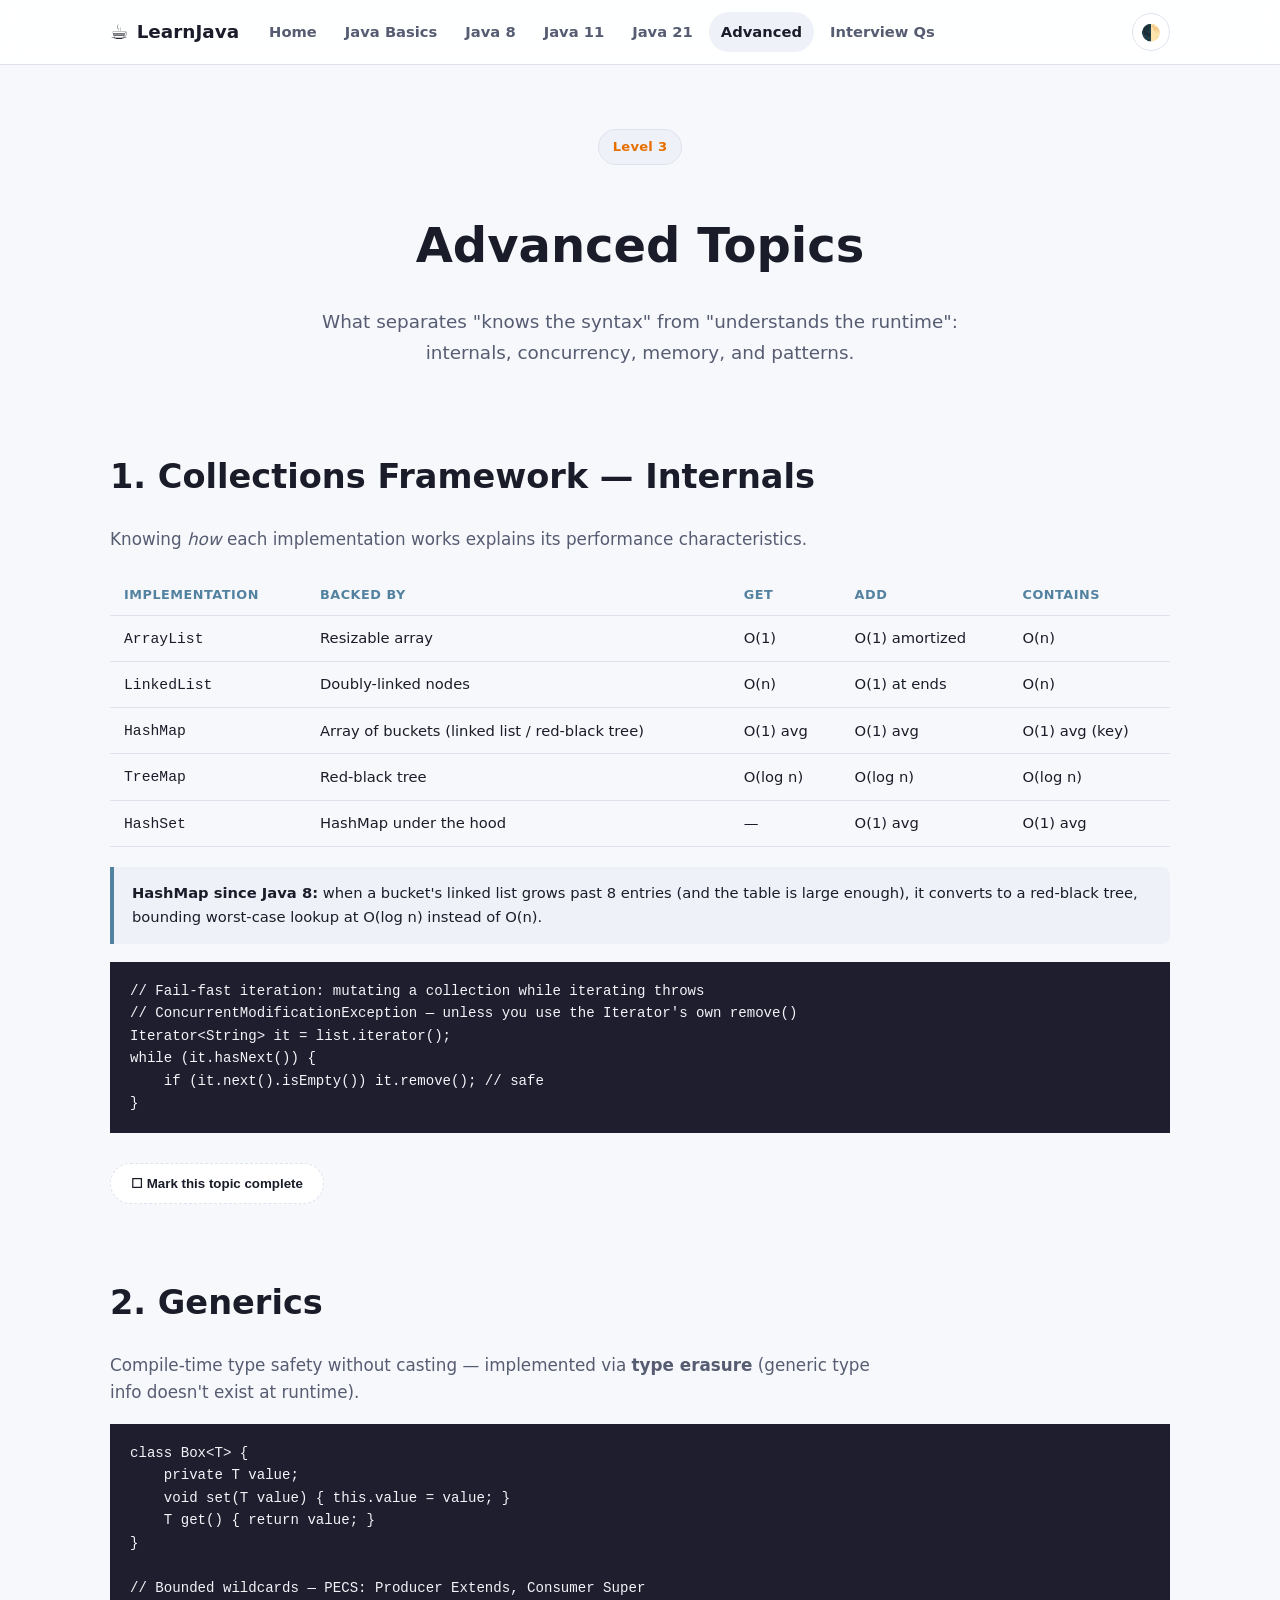
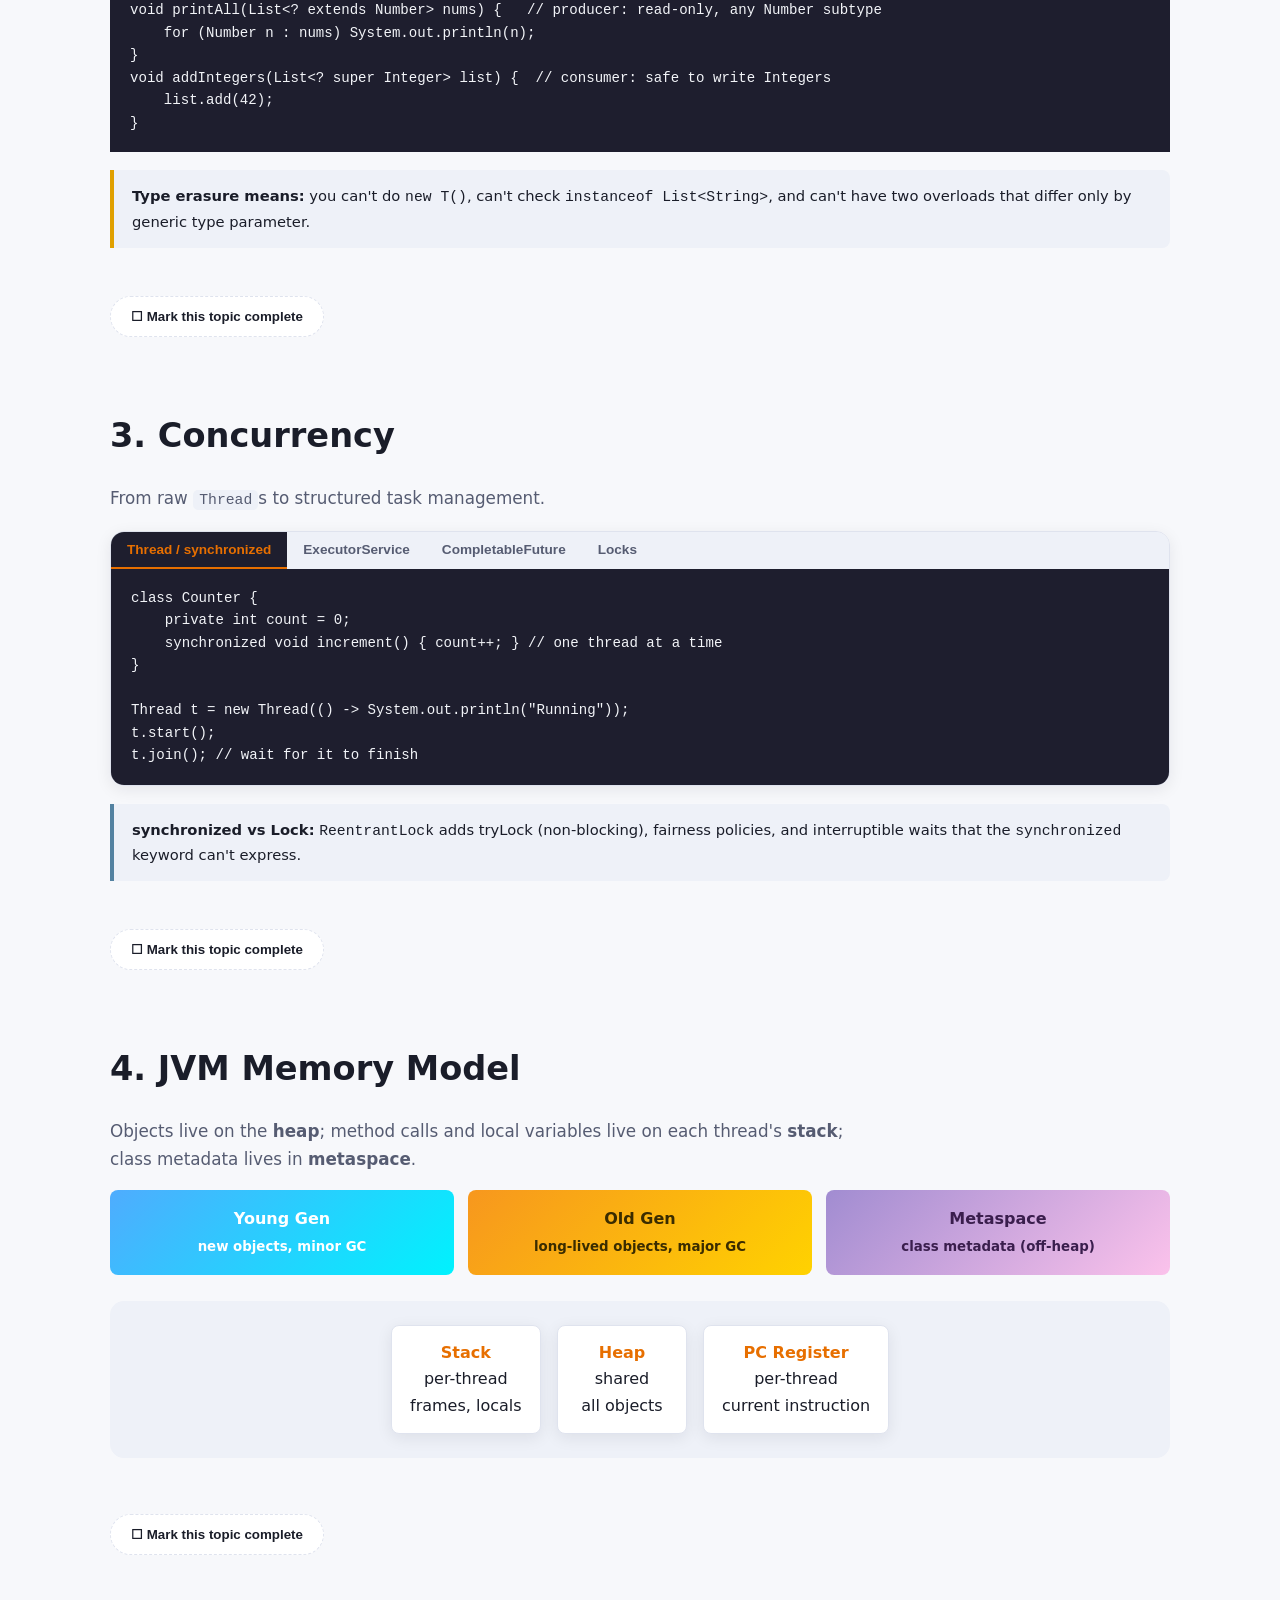
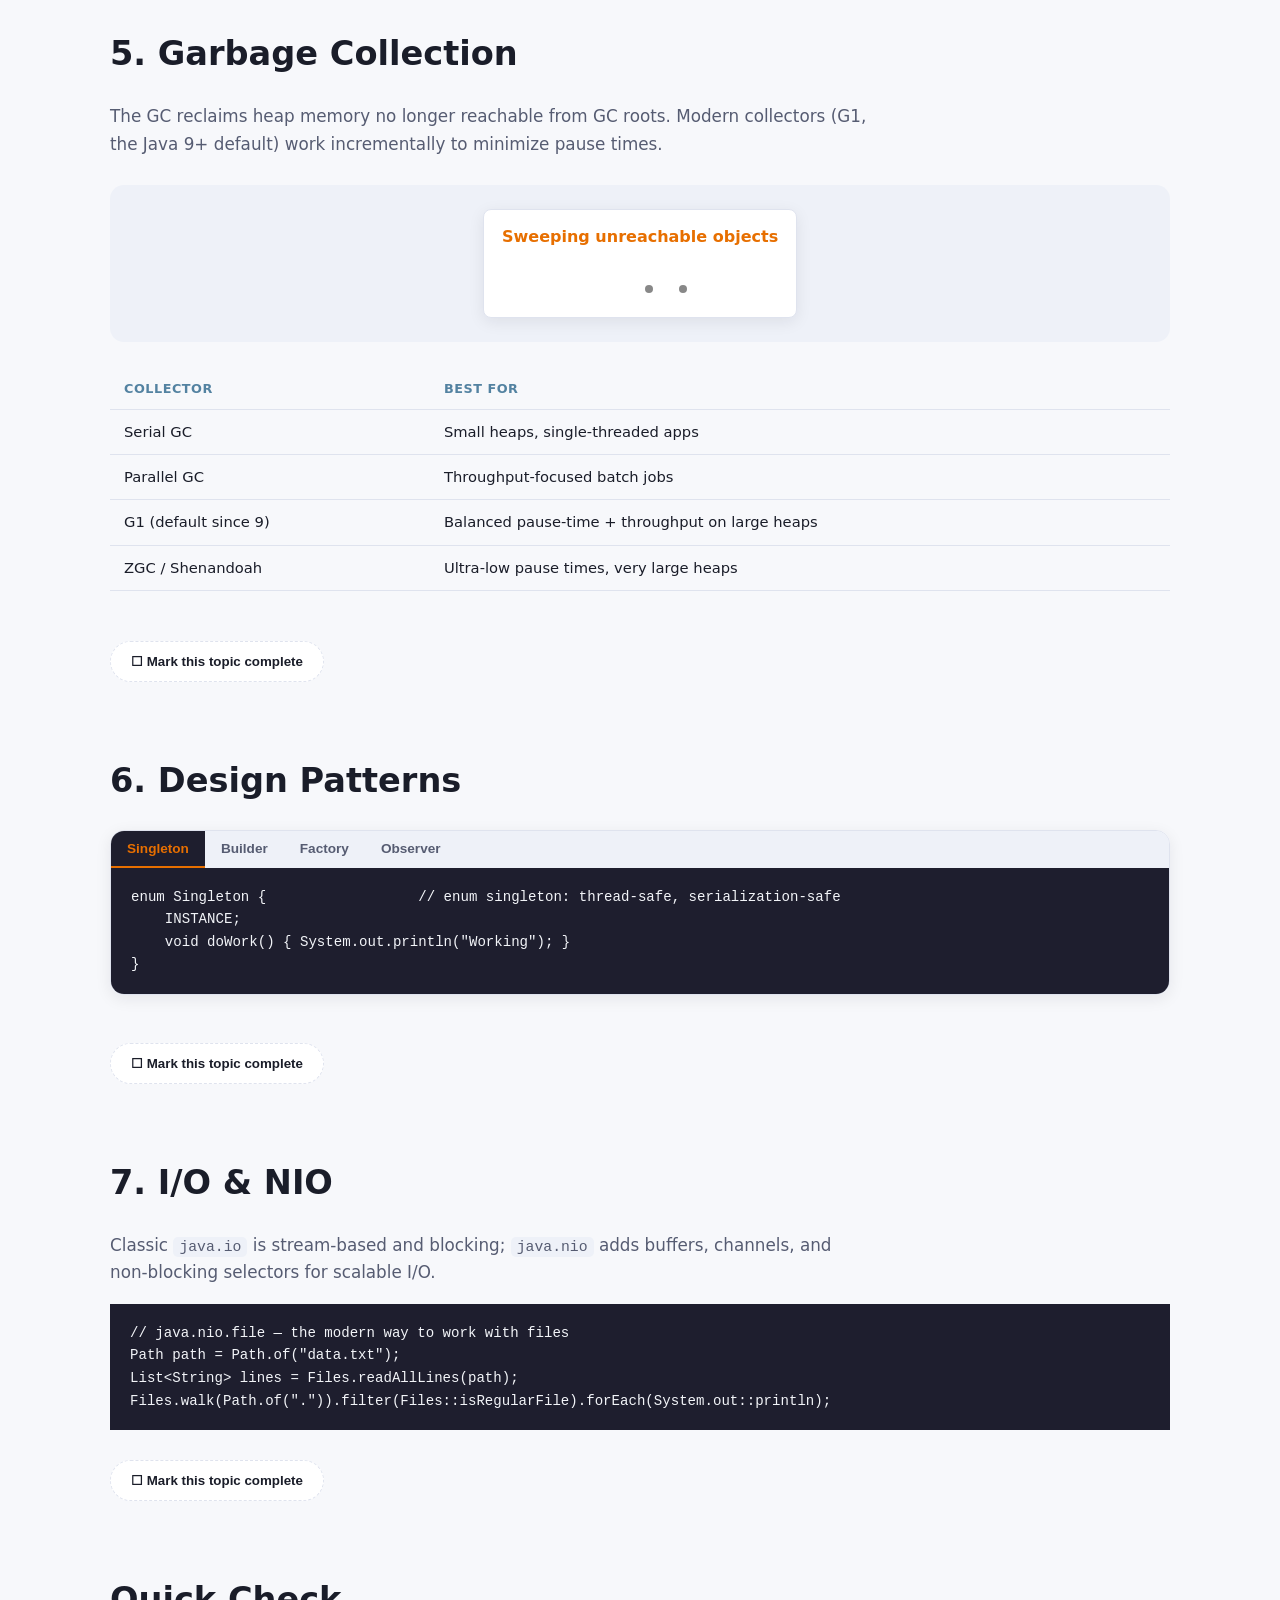
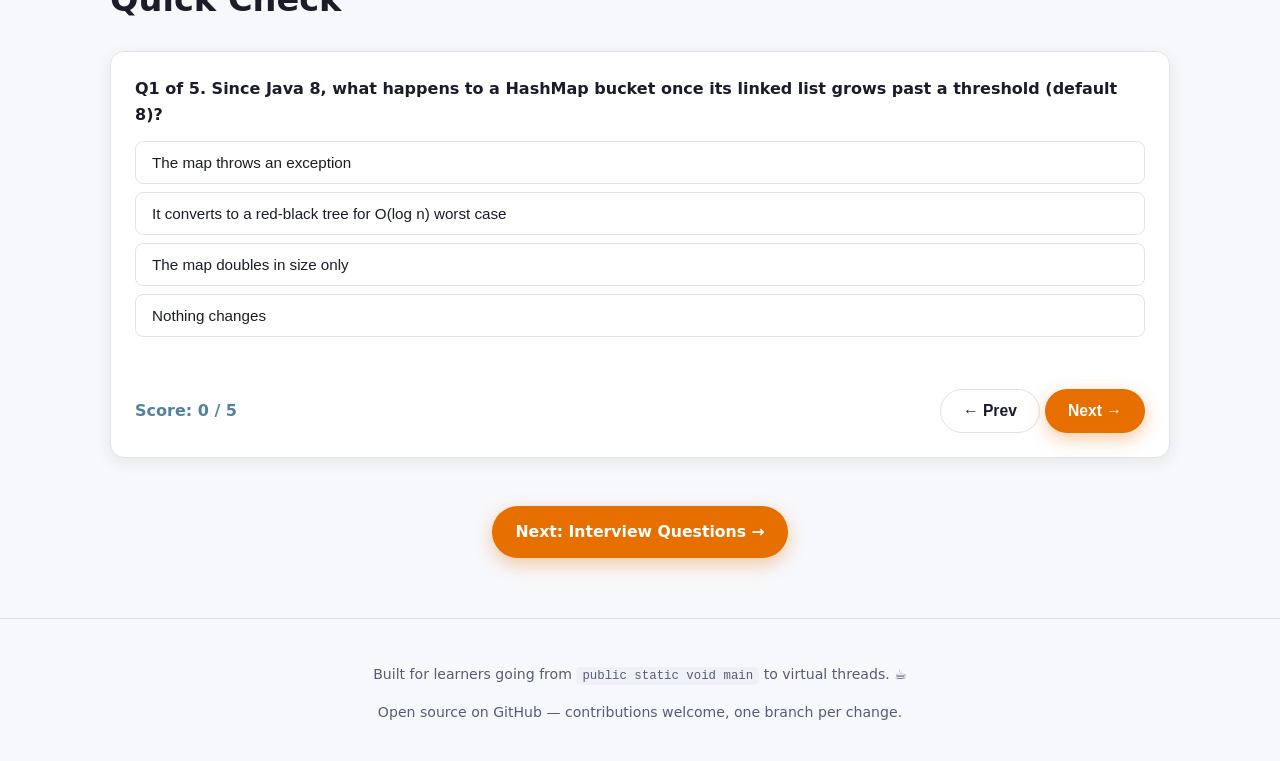
==== advanced.html @ 1a48878f "Add interactive animated Java tutorial site (basics through Java 21) Static HTML/CSS/JS site coverin" ====
<!DOCTYPE html>
<html lang="en">
<head>
<meta charset="UTF-8">
<meta name="viewport" content="width=device-width, initial-scale=1.0">
<title>Advanced Java — LearnJava</title>
<meta name="description" content="Advanced Java: collections internals, generics, concurrency, JVM memory & GC, design patterns, NIO.">
<link rel="icon" href="data:image/svg+xml,<svg xmlns=%22http://www.w3.org/2000/svg%22 viewBox=%220 0 100 100%22><text y=%22.9em%22 font-size=%2290%22>☕</text></svg>">
<link rel="stylesheet" href="css/style.css">
</head>
<body>
<div id="site-header"></div>

<header class="hero" style="padding-bottom:10px;">
  <div class="container">
    <span class="hero-badge">Level 3</span>
    <h1>Advanced Topics</h1>
    <p class="lead">What separates "knows the syntax" from "understands the runtime": internals, concurrency, memory, and patterns.</p>
  </div>
</header>

<main class="container">

  <section class="topic reveal-up" id="collections">
    <h2>1. Collections Framework — Internals</h2>
    <p class="section-lead">Knowing <em>how</em> each implementation works explains its performance characteristics.</p>
    <table>
      <thead><tr><th>Implementation</th><th>Backed by</th><th>get</th><th>add</th><th>contains</th></tr></thead>
      <tbody>
        <tr><td><code>ArrayList</code></td><td>Resizable array</td><td>O(1)</td><td>O(1) amortized</td><td>O(n)</td></tr>
        <tr><td><code>LinkedList</code></td><td>Doubly-linked nodes</td><td>O(n)</td><td>O(1) at ends</td><td>O(n)</td></tr>
        <tr><td><code>HashMap</code></td><td>Array of buckets (linked list / red-black tree)</td><td>O(1) avg</td><td>O(1) avg</td><td>O(1) avg (key)</td></tr>
        <tr><td><code>TreeMap</code></td><td>Red-black tree</td><td>O(log n)</td><td>O(log n)</td><td>O(log n)</td></tr>
        <tr><td><code>HashSet</code></td><td>HashMap under the hood</td><td>—</td><td>O(1) avg</td><td>O(1) avg</td></tr>
      </tbody>
    </table>
    <div class="note"><strong>HashMap since Java 8:</strong> when a bucket's linked list grows past 8 entries (and the table is large enough), it converts to a red-black tree, bounding worst-case lookup at O(log n) instead of O(n).</div>
    <pre><code>// Fail-fast iteration: mutating a collection while iterating throws
// ConcurrentModificationException — unless you use the Iterator's own remove()
Iterator&lt;String&gt; it = list.iterator();
while (it.hasNext()) {
    if (it.next().isEmpty()) it.remove(); // safe
}</code></pre>
    <button class="mark-complete" data-section="advanced-1">☐ Mark this topic complete</button>
  </section>

  <section class="topic reveal-up" id="generics">
    <h2>2. Generics</h2>
    <p class="section-lead">Compile-time type safety without casting — implemented via <strong>type erasure</strong> (generic type info doesn't exist at runtime).</p>
    <pre><code>class Box&lt;T&gt; {
    private T value;
    void set(T value) { this.value = value; }
    T get() { return value; }
}

// Bounded wildcards — PECS: Producer Extends, Consumer Super
void printAll(List&lt;? extends Number&gt; nums) {   // producer: read-only, any Number subtype
    for (Number n : nums) System.out.println(n);
}
void addIntegers(List&lt;? super Integer&gt; list) {  // consumer: safe to write Integers
    list.add(42);
}</code></pre>
    <div class="note warn"><strong>Type erasure means:</strong> you can't do <code>new T()</code>, can't check <code>instanceof List&lt;String&gt;</code>, and can't have two overloads that differ only by generic type parameter.</div>
    <button class="mark-complete" data-section="advanced-2">☐ Mark this topic complete</button>
  </section>

  <section class="topic reveal-up" id="concurrency">
    <h2>3. Concurrency</h2>
    <p class="section-lead">From raw <code>Thread</code>s to structured task management.</p>

    <div class="code-tabs">
      <div class="code-tab-bar">
        <button class="code-tab-btn active">Thread / synchronized</button>
        <button class="code-tab-btn">ExecutorService</button>
        <button class="code-tab-btn">CompletableFuture</button>
        <button class="code-tab-btn">Locks</button>
      </div>
      <div class="code-tab-panel active"><pre><code>class Counter {
    private int count = 0;
    synchronized void increment() { count++; } // one thread at a time
}

Thread t = new Thread(() -> System.out.println("Running"));
t.start();
t.join(); // wait for it to finish</code></pre></div>
      <div class="code-tab-panel"><pre><code>ExecutorService pool = Executors.newFixedThreadPool(4);
Future&lt;Integer&gt; future = pool.submit(() -> 2 + 2);
System.out.println(future.get()); // blocks until done
pool.shutdown();</code></pre></div>
      <div class="code-tab-panel"><pre><code>CompletableFuture.supplyAsync(() -> fetchUser())
    .thenApply(User::getName)
    .thenAccept(System.out::println)
    .exceptionally(ex -> { System.out.println("Failed: " + ex); return null; });</code></pre></div>
      <div class="code-tab-panel"><pre><code>ReentrantLock lock = new ReentrantLock();
lock.lock();
try {
    // critical section
} finally {
    lock.unlock(); // always release in finally
}</code></pre></div>
    </div>
    <div class="note"><strong>synchronized vs Lock:</strong> <code>ReentrantLock</code> adds tryLock (non-blocking), fairness policies, and interruptible waits that the <code>synchronized</code> keyword can't express.</div>
    <button class="mark-complete" data-section="advanced-3">☐ Mark this topic complete</button>
  </section>

  <section class="topic reveal-up" id="jvm-memory">
    <h2>4. JVM Memory Model</h2>
    <p class="section-lead">Objects live on the <strong>heap</strong>; method calls and local variables live on each thread's <strong>stack</strong>; class metadata lives in <strong>metaspace</strong>.</p>

    <div class="heap-viz">
      <div class="heap-block heap-young">Young Gen<br><small>new objects, minor GC</small></div>
      <div class="heap-block heap-old">Old Gen<br><small>long-lived objects, major GC</small></div>
      <div class="heap-block heap-meta">Metaspace<br><small>class metadata (off-heap)</small></div>
    </div>

    <div class="diagram">
      <div class="diagram-box"><strong>Stack</strong>per-thread<br>frames, locals</div>
      <div class="diagram-box"><strong>Heap</strong>shared<br>all objects</div>
      <div class="diagram-box"><strong>PC Register</strong>per-thread<br>current instruction</div>
    </div>
    <button class="mark-complete" data-section="advanced-4">☐ Mark this topic complete</button>
  </section>

  <section class="topic reveal-up" id="gc">
    <h2>5. Garbage Collection</h2>
    <p class="section-lead">The GC reclaims heap memory no longer reachable from GC roots. Modern collectors (G1, the Java 9+ default) work incrementally to minimize pause times.</p>
    <div class="diagram">
      <div class="diagram-box" style="min-width:220px;">
        <strong>Sweeping unreachable objects</strong><br>
        <span class="gc-particle" style="animation-delay:0s"></span>
        <span class="gc-particle" style="animation-delay:.2s"></span>
        <span class="gc-particle" style="animation-delay:.4s"></span>
        <span class="gc-particle" style="animation-delay:.6s;background:#888;"></span>
        <span class="gc-particle" style="animation-delay:.8s"></span>
        <span class="gc-particle" style="animation-delay:1s;background:#888;"></span>
      </div>
    </div>
    <table>
      <thead><tr><th>Collector</th><th>Best for</th></tr></thead>
      <tbody>
        <tr><td>Serial GC</td><td>Small heaps, single-threaded apps</td></tr>
        <tr><td>Parallel GC</td><td>Throughput-focused batch jobs</td></tr>
        <tr><td>G1 (default since 9)</td><td>Balanced pause-time + throughput on large heaps</td></tr>
        <tr><td>ZGC / Shenandoah</td><td>Ultra-low pause times, very large heaps</td></tr>
      </tbody>
    </table>
    <button class="mark-complete" data-section="advanced-5">☐ Mark this topic complete</button>
  </section>

  <section class="topic reveal-up" id="design-patterns">
    <h2>6. Design Patterns</h2>
    <div class="code-tabs">
      <div class="code-tab-bar">
        <button class="code-tab-btn active">Singleton</button>
        <button class="code-tab-btn">Builder</button>
        <button class="code-tab-btn">Factory</button>
        <button class="code-tab-btn">Observer</button>
      </div>
      <div class="code-tab-panel active"><pre><code>enum Singleton {                  // enum singleton: thread-safe, serialization-safe
    INSTANCE;
    void doWork() { System.out.println("Working"); }
}</code></pre></div>
      <div class="code-tab-panel"><pre><code>Pizza pizza = new Pizza.Builder()
    .size("Large")
    .topping("Cheese")
    .topping("Olives")
    .build();</code></pre></div>
      <div class="code-tab-panel"><pre><code>interface Shape { void draw(); }

class ShapeFactory {
    static Shape create(String type) {
        return switch (type) {
            case "circle" -> new Circle();
            case "square" -> new Square();
            default -> throw new IllegalArgumentException(type);
        };
    }
}</code></pre></div>
      <div class="code-tab-panel"><pre><code>interface Observer { void update(String event); }

class EventBus {
    private final List&lt;Observer&gt; observers = new ArrayList&lt;&gt;();
    void subscribe(Observer o) { observers.add(o); }
    void publish(String event) { observers.forEach(o -> o.update(event)); }
}</code></pre></div>
    </div>
    <button class="mark-complete" data-section="advanced-6">☐ Mark this topic complete</button>
  </section>

  <section class="topic reveal-up" id="nio">
    <h2>7. I/O &amp; NIO</h2>
    <p class="section-lead">Classic <code>java.io</code> is stream-based and blocking; <code>java.nio</code> adds buffers, channels, and non-blocking selectors for scalable I/O.</p>
    <pre><code>// java.nio.file — the modern way to work with files
Path path = Path.of("data.txt");
List&lt;String&gt; lines = Files.readAllLines(path);
Files.walk(Path.of(".")).filter(Files::isRegularFile).forEach(System.out::println);</code></pre>
    <button class="mark-complete" data-section="advanced-7">☐ Mark this topic complete</button>
  </section>

  <section class="topic reveal-up" id="quiz">
    <h2>Quick Check</h2>
    <div class="quiz-box" id="advancedQuiz"></div>
  </section>

  <div class="hero-cta" style="margin:40px 0;">
    <a href="interview.html" class="btn btn-primary">Next: Interview Questions →</a>
  </div>

</main>

<div id="site-footer"></div>

<script>
const QUIZ_DATA = [
  { q: "Since Java 8, what happens to a HashMap bucket once its linked list grows past a threshold (default 8)?", options: ["The map throws an exception", "It converts to a red-black tree for O(log n) worst case", "The map doubles in size only", "Nothing changes"], correct: 1,
    explain: "Treeification bounds worst-case lookup time when many keys hash to the same bucket." },
  { q: "What is 'type erasure' in Java generics?", options: ["Generic types are checked only at runtime", "Generic type information is removed after compile-time checking", "Generics are compiled to separate classes per type", "Wildcards are erased but not type parameters"], correct: 1,
    explain: "The JVM sees roughly the same bytecode regardless of the generic type argument used at compile time." },
  { q: "What does `ReentrantLock` offer that `synchronized` does not?", options: ["Nothing, they're identical", "tryLock(), fairness, and interruptible waits", "Automatic deadlock prevention", "Faster execution in all cases"], correct: 1,
    explain: "ReentrantLock is more flexible but requires manually unlocking in a finally block." },
  { q: "In the JVM memory model, where do local variables and method call frames live?", options: ["Heap", "Metaspace", "Stack (per thread)", "Code cache"], correct: 2,
    explain: "Each thread has its own stack of frames; objects themselves live on the shared heap." },
  { q: "Which GC is the default in modern JDKs (9+) aiming to balance throughput and pause time?", options: ["Serial GC", "G1", "Epsilon GC", "CMS"], correct: 1,
    explain: "G1 (Garbage-First) became the default collector starting with Java 9." },
];
</script>
<script src="js/quiz.js"></script>
<script src="js/main.js"></script>
<script>document.addEventListener("DOMContentLoaded", () => buildQuiz("advancedQuiz", QUIZ_DATA));</script>
</body>
</html>
---- css/style.css ----
/* ==========================================================================
   LearnJava — Design System
   ========================================================================== */

:root {
  --bg: #f7f8fb;
  --bg-alt: #ffffff;
  --surface: #ffffff;
  --surface-2: #eef1f8;
  --text: #1a1d29;
  --text-muted: #565c72;
  --border: #dfe3ee;
  --brand: #e76f00;
  --brand-2: #5382a1;
  --brand-3: #b07219;
  --accent: #2e7d32;
  --danger: #c62828;
  --code-bg: #1e1e2e;
  --code-text: #f2f4f8;
  --shadow: 0 4px 16px rgba(20, 24, 40, 0.08);
  --shadow-lg: 0 12px 32px rgba(20, 24, 40, 0.14);
  --radius: 14px;
  --radius-sm: 8px;
  --maxw: 1100px;
  --font-mono: "Fira Code", "SFMono-Regular", Consolas, Menlo, monospace;
  color-scheme: light;
}

:root[data-theme="dark"],
:root:not([data-theme="light"]) {
  @media (prefers-color-scheme: dark) {
    --bg: #12131c;
    --bg-alt: #181a26;
    --surface: #1c1e2b;
    --surface-2: #242739;
    --text: #eef0f8;
    --text-muted: #a4a9c1;
    --border: #2d3044;
    --shadow: 0 4px 20px rgba(0, 0, 0, 0.4);
    --shadow-lg: 0 16px 40px rgba(0, 0, 0, 0.5);
    color-scheme: dark;
  }
}

:root[data-theme="dark"] {
  --bg: #12131c;
  --bg-alt: #181a26;
  --surface: #1c1e2b;
  --surface-2: #242739;
  --text: #eef0f8;
  --text-muted: #a4a9c1;
  --border: #2d3044;
  --shadow: 0 4px 20px rgba(0, 0, 0, 0.4);
  --shadow-lg: 0 16px 40px rgba(0, 0, 0, 0.5);
  color-scheme: dark;
}

* { box-sizing: border-box; }

html { scroll-behavior: smooth; }

body {
  margin: 0;
  background: var(--bg);
  color: var(--text);
  font-family: "Inter", "Segoe UI", system-ui, -apple-system, sans-serif;
  line-height: 1.65;
  transition: background 0.25s ease, color 0.25s ease;
}

img { max-width: 100%; }

a { color: var(--brand); text-decoration: none; }
a:hover { text-decoration: underline; }

h1, h2, h3, h4 { line-height: 1.25; font-weight: 700; }
h1 { font-size: clamp(2rem, 5vw, 3rem); }
h2 { font-size: clamp(1.5rem, 3vw, 2.1rem); margin-top: 3rem; }
h3 { font-size: 1.3rem; }

.container {
  max-width: var(--maxw);
  margin: 0 auto;
  padding: 0 20px;
}

/* ---------- Nav ---------- */
.site-nav {
  position: sticky;
  top: 0;
  z-index: 100;
  background: color-mix(in srgb, var(--bg-alt) 88%, transparent);
  backdrop-filter: blur(10px);
  border-bottom: 1px solid var(--border);
}
.nav-inner {
  max-width: var(--maxw);
  margin: 0 auto;
  padding: 12px 20px;
  display: flex;
  align-items: center;
  gap: 18px;
}
.brand {
  font-weight: 800;
  font-size: 1.15rem;
  display: flex;
  align-items: center;
  gap: 8px;
  color: var(--text);
  white-space: nowrap;
}
.brand:hover { text-decoration: none; }
.brand .cup { font-size: 1.3rem; animation: steam-cup 3s ease-in-out infinite; }
.nav-links {
  display: flex;
  gap: 4px;
  flex-wrap: wrap;
  flex: 1;
}
.nav-links a {
  color: var(--text-muted);
  padding: 8px 12px;
  border-radius: 999px;
  font-size: 0.92rem;
  font-weight: 600;
}
.nav-links a:hover, .nav-links a.active {
  background: var(--surface-2);
  color: var(--text);
  text-decoration: none;
}
.icon-btn {
  border: 1px solid var(--border);
  background: var(--surface);
  color: var(--text);
  border-radius: 999px;
  width: 38px;
  height: 38px;
  display: inline-flex;
  align-items: center;
  justify-content: center;
  cursor: pointer;
  font-size: 1rem;
  flex-shrink: 0;
}
.icon-btn:hover { background: var(--surface-2); }
.nav-toggle { display: none; }

@media (max-width: 860px) {
  .nav-links { display: none; width: 100%; order: 3; }
  .nav-links.open { display: flex; }
  .nav-toggle { display: inline-flex; }
  .nav-inner { flex-wrap: wrap; }
}

/* ---------- Hero ---------- */
.hero {
  padding: 64px 0 40px;
  text-align: center;
  position: relative;
  overflow: hidden;
}
.hero-badge {
  display: inline-block;
  background: var(--surface-2);
  border: 1px solid var(--border);
  padding: 6px 14px;
  border-radius: 999px;
  font-size: 0.82rem;
  font-weight: 700;
  color: var(--brand);
  margin-bottom: 18px;
  letter-spacing: 0.02em;
}
.typewriter {
  border-right: 3px solid var(--brand);
  white-space: nowrap;
  overflow: hidden;
  display: inline-block;
  animation: blink-caret 0.8s step-end infinite;
}
.hero p.lead {
  color: var(--text-muted);
  font-size: 1.15rem;
  max-width: 640px;
  margin: 18px auto 30px;
}
.hero-cta { display: flex; gap: 14px; justify-content: center; flex-wrap: wrap; }

.btn {
  display: inline-flex;
  align-items: center;
  gap: 8px;
  padding: 12px 22px;
  border-radius: 999px;
  font-weight: 700;
  font-size: 0.98rem;
  cursor: pointer;
  border: 1px solid transparent;
  transition: transform 0.15s ease, box-shadow 0.15s ease;
}
.btn:hover { transform: translateY(-2px); text-decoration: none; }
.btn-primary { background: var(--brand); color: white; box-shadow: 0 6px 18px rgba(231,111,0,.35); }
.btn-ghost { background: var(--surface); color: var(--text); border-color: var(--border); }

/* floating coffee beans / duke decoration */
.floaters { position: absolute; inset: 0; pointer-events: none; z-index: -1; }
.floaters span {
  position: absolute;
  font-size: 1.6rem;
  opacity: 0.18;
  animation: float-up 9s linear infinite;
}

/* ---------- Cards / Grid ---------- */
.grid { display: grid; gap: 20px; margin: 28px 0; }
.grid-3 { grid-template-columns: repeat(3, 1fr); }
.grid-2 { grid-template-columns: repeat(2, 1fr); }
@media (max-width: 800px) { .grid-3, .grid-2 { grid-template-columns: 1fr; } }

.card {
  background: var(--surface);
  border: 1px solid var(--border);
  border-radius: var(--radius);
  padding: 22px;
  box-shadow: var(--shadow);
  transition: transform 0.2s ease, box-shadow 0.2s ease;
  opacity: 0;
  transform: translateY(18px);
}
.card.reveal { opacity: 1; transform: translateY(0); }
.card:hover { transform: translateY(-4px); box-shadow: var(--shadow-lg); text-decoration: none; }
.card .emoji { font-size: 1.8rem; }
.card h3 { margin: 10px 0 6px; color: var(--text); }
.card p { color: var(--text-muted); margin: 0; font-size: 0.95rem; }
.card .tag {
  display: inline-block;
  margin-top: 12px;
  font-size: 0.78rem;
  font-weight: 700;
  color: var(--brand-2);
  background: color-mix(in srgb, var(--brand-2) 12%, transparent);
  padding: 3px 10px;
  border-radius: 999px;
}
.card .progress-mini { height: 5px; border-radius: 4px; background: var(--surface-2); margin-top: 14px; overflow: hidden; }
.card .progress-mini > span { display: block; height: 100%; background: var(--accent); width: 0%; transition: width .6s ease; }

/* ---------- Section reveal ---------- */
.reveal-up { opacity: 0; transform: translateY(24px); transition: opacity .6s ease, transform .6s ease; }
.reveal-up.in { opacity: 1; transform: translateY(0); }

section.topic {
  margin: 48px 0;
  scroll-margin-top: 90px;
}
.section-lead { color: var(--text-muted); font-size: 1.05rem; max-width: 760px; }

/* ---------- Code blocks & Tabs ---------- */
.code-tabs { border: 1px solid var(--border); border-radius: var(--radius); overflow: hidden; margin: 18px 0; box-shadow: var(--shadow); }
.code-tab-bar { display: flex; background: var(--surface-2); overflow-x: auto; }
.code-tab-btn {
  background: transparent;
  border: none;
  padding: 10px 16px;
  font-weight: 700;
  font-size: 0.85rem;
  color: var(--text-muted);
  cursor: pointer;
  white-space: nowrap;
  border-bottom: 2px solid transparent;
}
.code-tab-btn.active { color: var(--brand); border-color: var(--brand); background: var(--code-bg); }
.code-tab-panel { display: none; }
.code-tab-panel.active { display: block; }

pre {
  margin: 0;
  background: var(--code-bg);
  color: var(--code-text);
  padding: 18px 20px;
  overflow-x: auto;
  font-family: var(--font-mono);
  font-size: 0.88rem;
  line-height: 1.6;
}
code { font-family: var(--font-mono); }
p code, li code { background: var(--surface-2); padding: 2px 6px; border-radius: 5px; font-size: 0.88em; }

.run-btn {
  float: right;
  background: var(--accent);
  color: white;
  border: none;
  padding: 6px 14px;
  border-radius: 999px;
  font-size: 0.78rem;
  font-weight: 700;
  cursor: pointer;
}
.console-output {
  background: #0d0d14;
  color: #7CFC9C;
  font-family: var(--font-mono);
  font-size: 0.85rem;
  padding: 14px 18px;
  border-top: 1px dashed #333;
  white-space: pre-wrap;
  min-height: 24px;
}

/* ---------- Accordion (interview Q&A) ---------- */
.accordion-item {
  border: 1px solid var(--border);
  border-radius: var(--radius-sm);
  margin-bottom: 10px;
  background: var(--surface);
  overflow: hidden;
}
.accordion-header {
  display: flex;
  justify-content: space-between;
  align-items: center;
  gap: 12px;
  padding: 14px 18px;
  cursor: pointer;
  font-weight: 700;
  user-select: none;
}
.accordion-header .qnum { color: var(--brand-2); margin-right: 8px; }
.accordion-header .chev { transition: transform 0.25s ease; color: var(--text-muted); flex-shrink: 0; }
.accordion-item.open .chev { transform: rotate(180deg); }
.accordion-body {
  max-height: 0;
  overflow: hidden;
  transition: max-height 0.3s ease, padding 0.3s ease;
  padding: 0 18px;
  color: var(--text-muted);
}
.accordion-item.open .accordion-body { padding: 0 18px 18px; }
.difficulty { font-size: 0.7rem; padding: 2px 9px; border-radius: 999px; font-weight: 800; margin-left: 8px; }
.diff-easy { background: rgba(46,125,50,.15); color: var(--accent); }
.diff-medium { background: rgba(224,160,0,.18); color: #b8860b; }
.diff-hard { background: rgba(198,40,40,.15); color: var(--danger); }

.filter-bar { display: flex; gap: 10px; flex-wrap: wrap; margin: 20px 0; }
.filter-chip {
  border: 1px solid var(--border);
  background: var(--surface);
  padding: 7px 14px;
  border-radius: 999px;
  font-size: 0.85rem;
  font-weight: 700;
  cursor: pointer;
  color: var(--text-muted);
}
.filter-chip.active { background: var(--brand); color: white; border-color: var(--brand); }
.search-box {
  width: 100%;
  padding: 12px 16px;
  border-radius: 999px;
  border: 1px solid var(--border);
  background: var(--surface);
  color: var(--text);
  font-size: 0.95rem;
  margin-bottom: 6px;
}

/* ---------- Quiz ---------- */
.quiz-box {
  background: var(--surface);
  border: 1px solid var(--border);
  border-radius: var(--radius);
  padding: 24px;
  margin: 30px 0;
  box-shadow: var(--shadow);
}
.quiz-q { font-weight: 700; margin-bottom: 12px; }
.quiz-options { display: grid; gap: 8px; }
.quiz-option {
  text-align: left;
  padding: 12px 16px;
  border: 1px solid var(--border);
  background: var(--bg-alt);
  border-radius: var(--radius-sm);
  cursor: pointer;
  color: var(--text);
  font-size: 0.95rem;
  transition: background 0.15s ease, border-color .15s ease;
}
.quiz-option:hover { border-color: var(--brand-2); }
.quiz-option.correct { background: rgba(46,125,50,.18); border-color: var(--accent); }
.quiz-option.wrong { background: rgba(198,40,40,.15); border-color: var(--danger); }
.quiz-feedback { margin-top: 12px; font-weight: 700; min-height: 1.4em; }
.quiz-nav { display: flex; justify-content: space-between; align-items: center; margin-top: 18px; }
.quiz-score { font-weight: 800; color: var(--brand-2); }

/* ---------- Diagrams / animation blocks ---------- */
.diagram {
  display: flex;
  gap: 16px;
  flex-wrap: wrap;
  justify-content: center;
  align-items: stretch;
  margin: 26px 0;
  padding: 24px;
  background: var(--surface-2);
  border-radius: var(--radius);
}
.diagram-box {
  background: var(--surface);
  border: 1px solid var(--border);
  border-radius: var(--radius-sm);
  padding: 14px 18px;
  text-align: center;
  min-width: 130px;
  box-shadow: var(--shadow);
  animation: pop-in 0.5s ease both;
}
.diagram-box strong { display: block; color: var(--brand); }
.diagram-arrow { align-self: center; font-size: 1.5rem; color: var(--text-muted); animation: pulse-arrow 1.6s ease-in-out infinite; }

.thread-lane { display: flex; align-items: center; gap: 10px; margin: 8px 0; }
.thread-track { flex: 1; height: 10px; background: var(--surface-2); border-radius: 6px; overflow: hidden; }
.thread-dot { height: 100%; width: 18%; border-radius: 6px; background: var(--brand-2); animation: race 3s linear infinite; }
.thread-dot.virtual { background: var(--accent); animation-duration: 1.1s; }

.heap-viz { display: flex; gap: 14px; }
.heap-block { flex: 1; border-radius: var(--radius-sm); padding: 16px; color: white; text-align: center; font-weight: 700; }
.heap-young { background: linear-gradient(135deg,#4facfe,#00f2fe); }
.heap-old { background: linear-gradient(135deg,#f7971e,#ffd200); color:#3a2c00; }
.heap-meta { background: linear-gradient(135deg,#a18cd1,#fbc2eb); color:#3a1e4d; }
.gc-particle { display:inline-block; width:8px; height:8px; border-radius:50%; background:#fff; margin:2px; animation: gc-sweep 2s ease-in-out infinite; }

/* ---------- Timeline (version history) ---------- */
.timeline { position: relative; margin: 34px 0; padding-left: 26px; border-left: 3px solid var(--border); }
.timeline-item { position: relative; margin-bottom: 26px; }
.timeline-item::before {
  content: "";
  position: absolute;
  left: -35px;
  top: 4px;
  width: 14px;
  height: 14px;
  border-radius: 50%;
  background: var(--brand);
  box-shadow: 0 0 0 4px color-mix(in srgb, var(--brand) 20%, transparent);
}
.timeline-item h4 { margin: 0 0 4px; }

/* ---------- Progress tracker page-wide ---------- */
.progress-track-bar {
  position: fixed;
  top: 0; left: 0;
  height: 3px;
  background: linear-gradient(90deg, var(--brand), var(--brand-2));
  width: 0%;
  z-index: 200;
  transition: width 0.1s ease;
}

.mark-complete {
  display: inline-flex;
  align-items: center;
  gap: 8px;
  margin: 30px 0;
  padding: 12px 20px;
  border-radius: 999px;
  border: 1px dashed var(--border);
  background: var(--surface);
  cursor: pointer;
  font-weight: 700;
  color: var(--text);
}
.mark-complete.done { background: rgba(46,125,50,.15); border-color: var(--accent); color: var(--accent); border-style: solid; }

table { width: 100%; border-collapse: collapse; margin: 20px 0; }
th, td { text-align: left; padding: 10px 14px; border-bottom: 1px solid var(--border); font-size: 0.92rem; }
th { color: var(--brand-2); font-size: 0.8rem; text-transform: uppercase; letter-spacing: 0.04em; }

.note {
  border-left: 4px solid var(--brand-2);
  background: var(--surface-2);
  padding: 14px 18px;
  border-radius: 0 var(--radius-sm) var(--radius-sm) 0;
  margin: 18px 0;
  font-size: 0.92rem;
}
.note.warn { border-color: #e0a000; }
.note.tip { border-color: var(--accent); }

footer.site-footer {
  border-top: 1px solid var(--border);
  margin-top: 60px;
  padding: 30px 0;
  text-align: center;
  color: var(--text-muted);
  font-size: 0.88rem;
}

/* ---------- Keyframes ---------- */
@keyframes blink-caret { 50% { border-color: transparent; } }
@keyframes steam-cup { 0%,100% { transform: translateY(0) rotate(0deg);} 50% { transform: translateY(-3px) rotate(-4deg);} }
@keyframes float-up {
  0% { transform: translateY(110%) translateX(0) rotate(0deg); opacity: 0; }
  10% { opacity: .18; }
  100% { transform: translateY(-30%) translateX(30px) rotate(180deg); opacity: 0; }
}
@keyframes pop-in { from { opacity: 0; transform: scale(.85);} to { opacity: 1; transform: scale(1);} }
@keyframes pulse-arrow { 0%,100% { transform: translateX(0); opacity:.6; } 50% { transform: translateX(6px); opacity:1; } }
@keyframes race { 0% { margin-left: 0%; } 100% { margin-left: 82%; } }
@keyframes gc-sweep { 0%,100% { opacity: .2; transform: scale(.6);} 50% { opacity: 1; transform: scale(1);} }

@media (prefers-reduced-motion: reduce) {
  * { animation-duration: 0.001ms !important; animation-iteration-count: 1 !important; transition-duration: 0.001ms !important; }
}
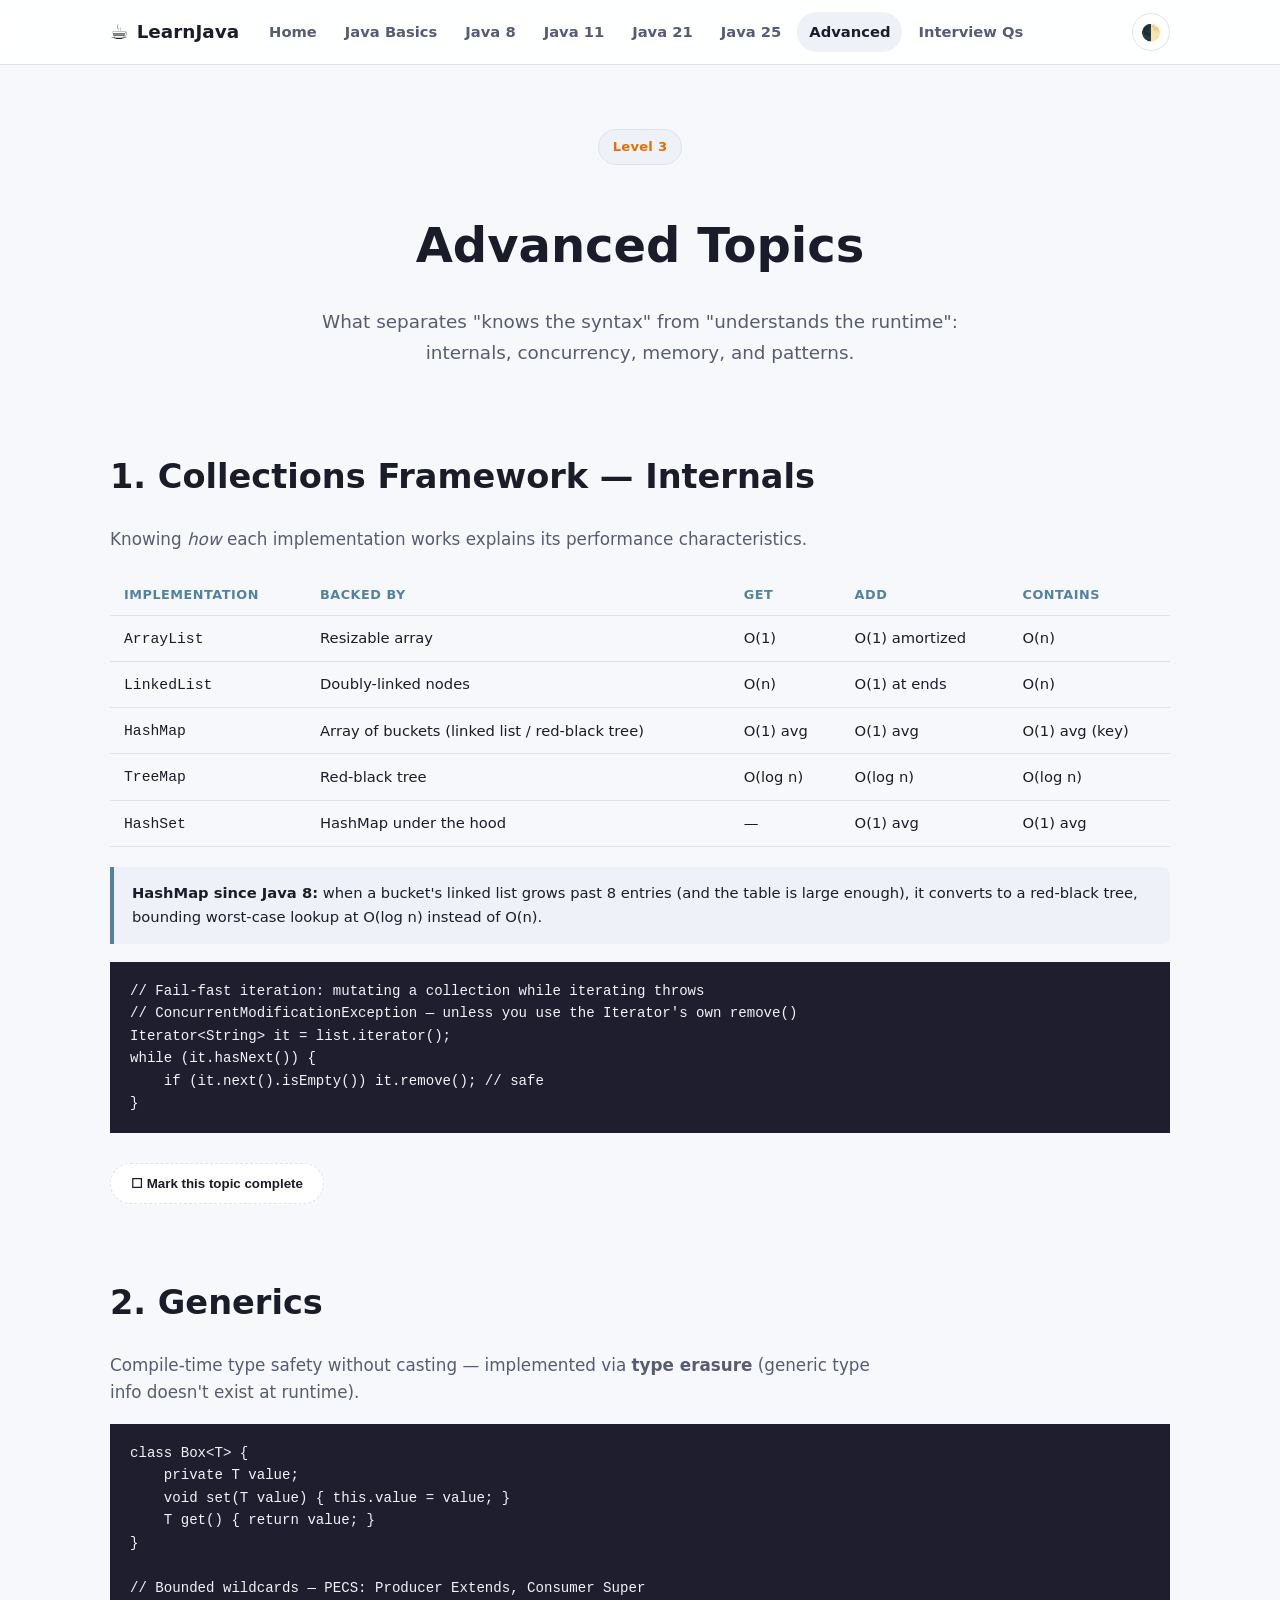
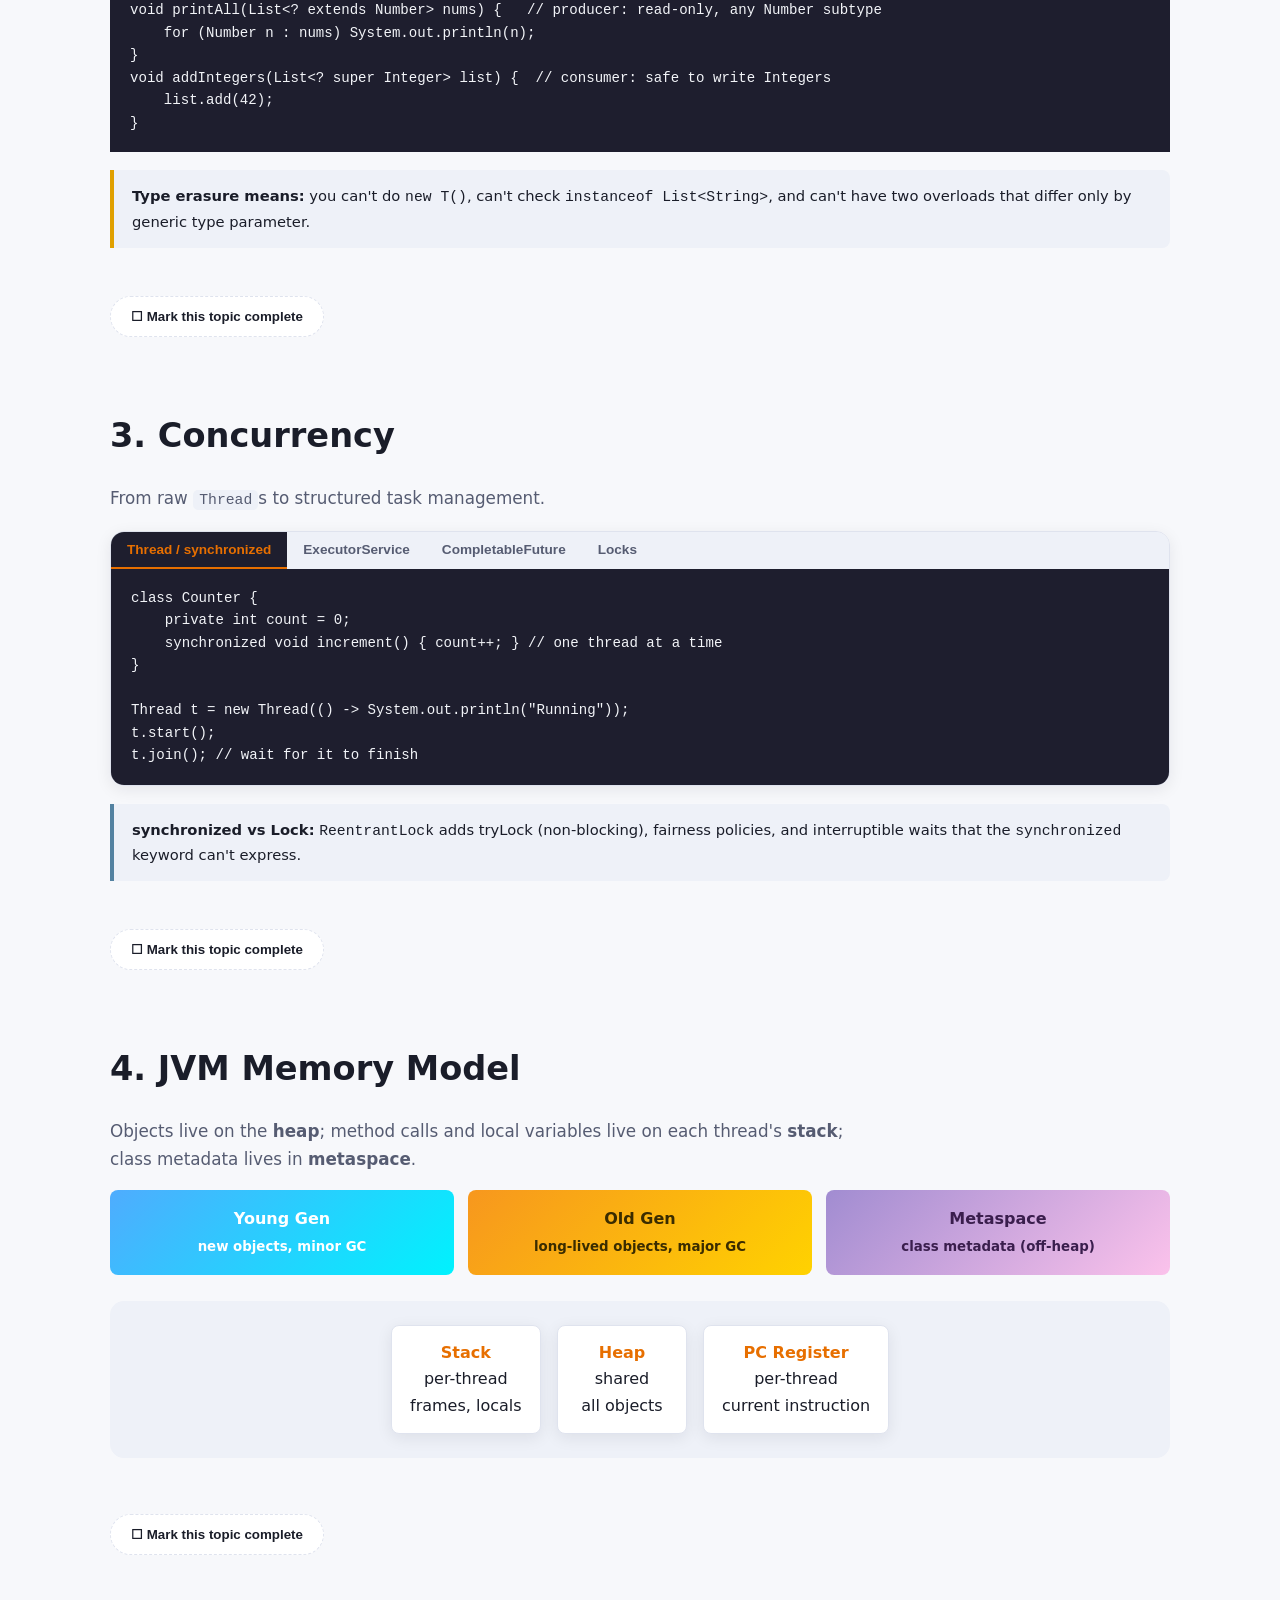
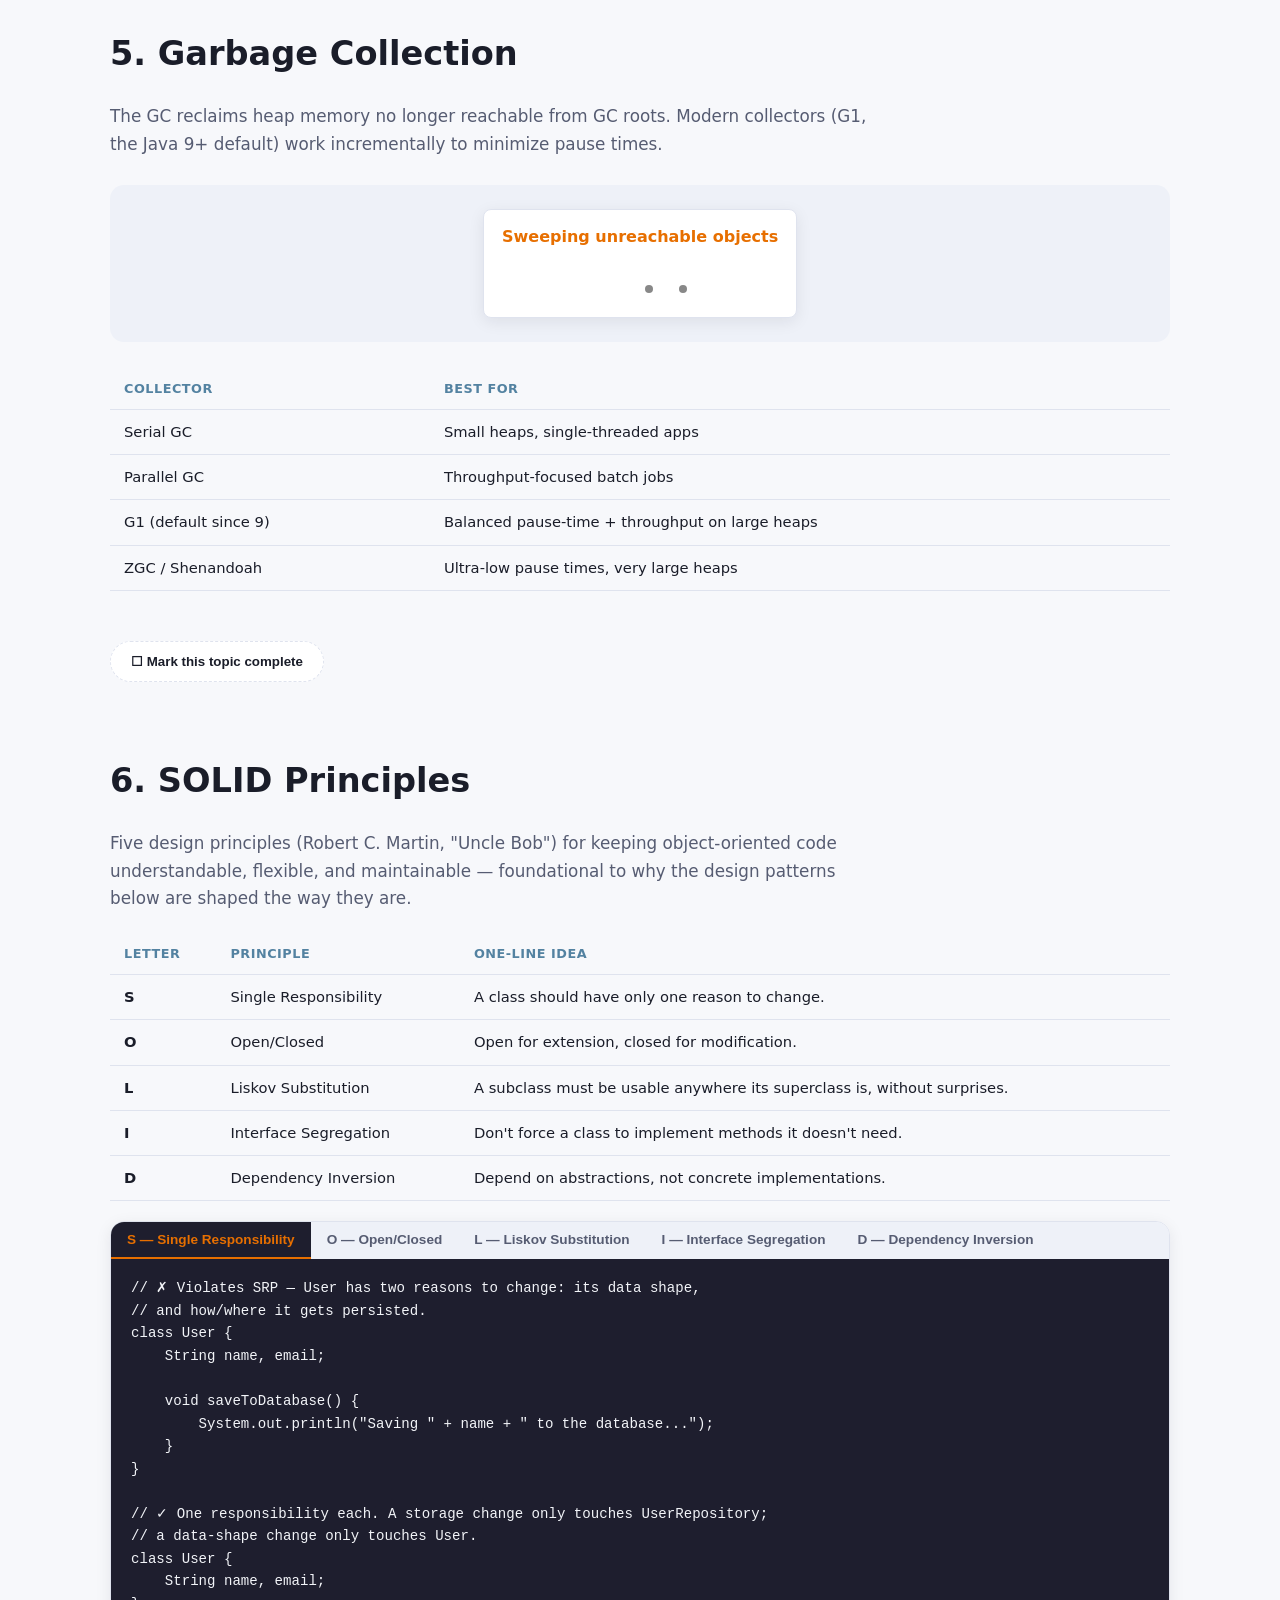
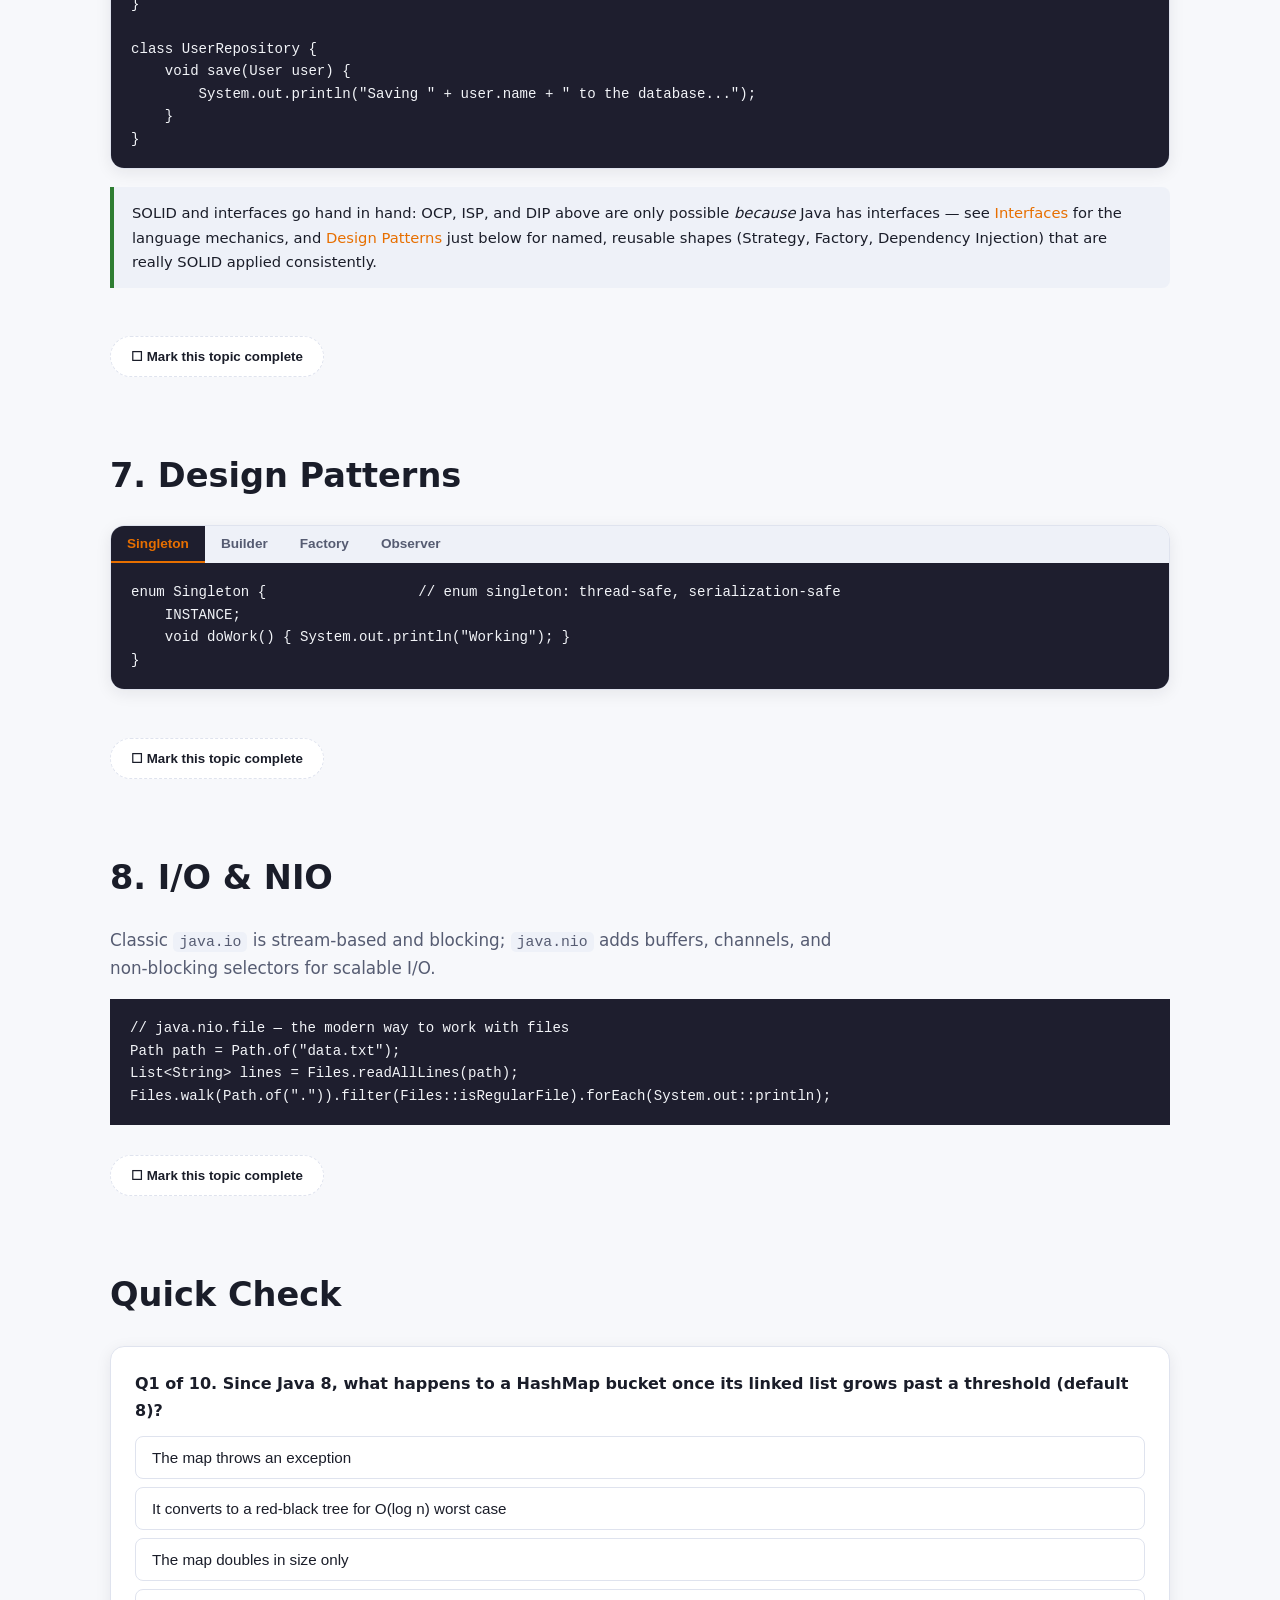
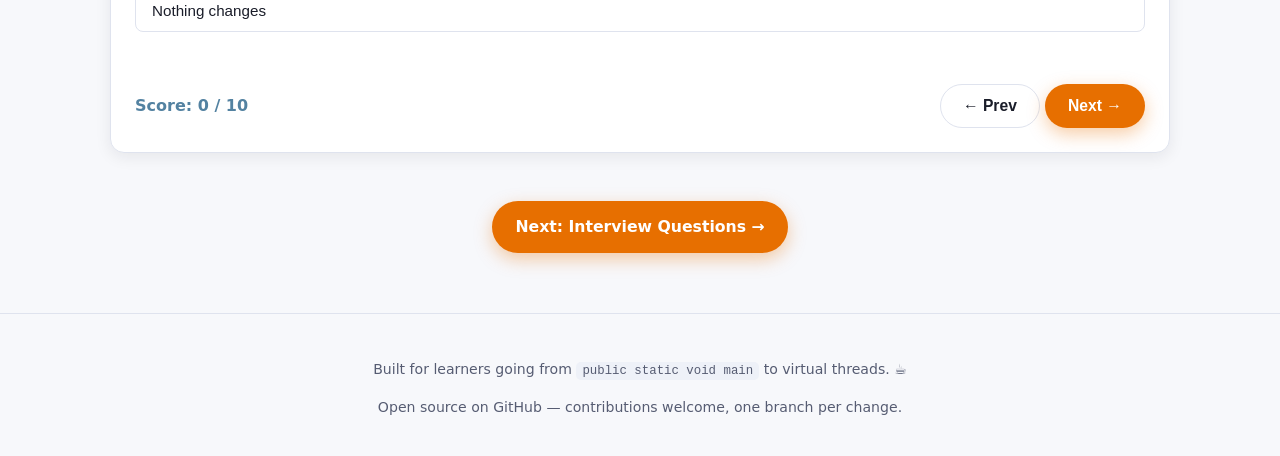
==== commit cf9d2794: "Add SOLID Principles section to Advanced Topics Adds a new section to advanced.html, inserted before" ====
--- a/advanced.html
+++ b/advanced.html
@@ -147,8 +147,169 @@
     <button class="mark-complete" data-section="advanced-5">☐ Mark this topic complete</button>
   </section>
 
+  <section class="topic reveal-up" id="solid">
+    <h2>6. SOLID Principles</h2>
+    <p class="section-lead">Five design principles (Robert C. Martin, "Uncle Bob") for keeping object-oriented code understandable, flexible, and maintainable — foundational to why the design patterns below are shaped the way they are.</p>
+
+    <table>
+      <thead><tr><th>Letter</th><th>Principle</th><th>One-line idea</th></tr></thead>
+      <tbody>
+        <tr><td><strong>S</strong></td><td>Single Responsibility</td><td>A class should have only one reason to change.</td></tr>
+        <tr><td><strong>O</strong></td><td>Open/Closed</td><td>Open for extension, closed for modification.</td></tr>
+        <tr><td><strong>L</strong></td><td>Liskov Substitution</td><td>A subclass must be usable anywhere its superclass is, without surprises.</td></tr>
+        <tr><td><strong>I</strong></td><td>Interface Segregation</td><td>Don't force a class to implement methods it doesn't need.</td></tr>
+        <tr><td><strong>D</strong></td><td>Dependency Inversion</td><td>Depend on abstractions, not concrete implementations.</td></tr>
+      </tbody>
+    </table>
+
+    <div class="code-tabs">
+      <div class="code-tab-bar">
+        <button class="code-tab-btn active">S — Single Responsibility</button>
+        <button class="code-tab-btn">O — Open/Closed</button>
+        <button class="code-tab-btn">L — Liskov Substitution</button>
+        <button class="code-tab-btn">I — Interface Segregation</button>
+        <button class="code-tab-btn">D — Dependency Inversion</button>
+      </div>
+      <div class="code-tab-panel active"><pre><code>// ✗ Violates SRP — User has two reasons to change: its data shape,
+// and how/where it gets persisted.
+class User {
+    String name, email;
+
+    void saveToDatabase() {
+        System.out.println("Saving " + name + " to the database...");
+    }
+}
+
+// ✓ One responsibility each. A storage change only touches UserRepository;
+// a data-shape change only touches User.
+class User {
+    String name, email;
+}
+
+class UserRepository {
+    void save(User user) {
+        System.out.println("Saving " + user.name + " to the database...");
+    }
+}</code></pre></div>
+      <div class="code-tab-panel"><pre><code>// ✗ Violates OCP — every new shape means editing this method again.
+class AreaCalculator {
+    double area(Object shape) {
+        if (shape instanceof Circle c) return Math.PI * c.radius * c.radius;
+        if (shape instanceof Square s) return s.side * s.side;
+        // adding Triangle means coming back here and risking the existing cases
+        throw new IllegalArgumentException("Unknown shape");
+    }
+}
+
+// ✓ Open for extension, closed for modification — AreaCalculator never
+// changes again; each new shape is just a new class.
+interface Shape { double calculateArea(); }
+
+class Circle implements Shape {
+    double radius;
+    Circle(double radius) { this.radius = radius; }
+    public double calculateArea() { return Math.PI * radius * radius; }
+}
+
+class Square implements Shape {
+    double side;
+    Square(double side) { this.side = side; }
+    public double calculateArea() { return side * side; }
+}
+
+class AreaCalculator {
+    double total(List&lt;Shape&gt; shapes) {
+        return shapes.stream().mapToDouble(Shape::calculateArea).sum();
+    }
+}</code></pre></div>
+      <div class="code-tab-panel"><pre><code>class Bird {
+    void fly() { System.out.println("Flying high!"); }
+}
+
+class Sparrow extends Bird { }      // fine — a Sparrow really can fly
+
+class Penguin extends Bird {          // ✗ violates LSP
+    @Override
+    void fly() {
+        throw new UnsupportedOperationException("Penguins can't fly!");
+    }
+}
+
+void letItFly(Bird bird) { bird.fly(); }
+
+letItFly(new Sparrow());    // works as callers expect
+letItFly(new Penguin());     // blows up at runtime — substituting a subclass broke the caller
+
+// Fix: don't bake "can fly" into the base class at all. Make Flyable its
+// own interface implemented only by birds that actually fly — then a
+// Penguin is just a Bird, and no caller ever assumes it can fly.</code></pre></div>
+      <div class="code-tab-panel"><pre><code>// ✗ Violates ISP — a fat interface forces Robot to "implement" eat(),
+// which it has no sensible behavior for.
+interface Worker {
+    void work();
+    void eat();
+}
+
+class Robot implements Worker {
+    public void work() { System.out.println("Robot working..."); }
+    public void eat() { throw new UnsupportedOperationException("Robots don't eat!"); }
+}
+
+// ✓ Split into focused interfaces — implement only what applies to you.
+interface Workable { void work(); }
+interface Eatable { void eat(); }
+
+class Human implements Workable, Eatable {
+    public void work() { System.out.println("Human working..."); }
+    public void eat() { System.out.println("Human eating..."); }
+}
+
+class Robot implements Workable {
+    public void work() { System.out.println("Robot working..."); }
+    // no eat() to fake — Robot was never forced to have one
+}</code></pre></div>
+      <div class="code-tab-panel"><pre><code>// ✗ Violates DIP — Car is welded to one concrete engine; swapping
+// engines (or unit-testing Car without a real V8) means editing Car itself.
+class V8Engine {
+    void start() { System.out.println("V8 engine roaring to life"); }
+}
+
+class Car {
+    private V8Engine engine = new V8Engine();
+    void start() { engine.start(); }
+}
+
+// ✓ Car depends on an abstraction — any Engine will do, injected from outside.
+interface Engine { void start(); }
+
+class V8Engine implements Engine {
+    public void start() { System.out.println("V8 engine roaring to life"); }
+}
+
+class ElectricEngine implements Engine {
+    public void start() { System.out.println("Electric motor humming to life"); }
+}
+
+class Car {
+    private final Engine engine;
+    Car(Engine engine) { this.engine = engine; }   // dependency injected via constructor
+    void start() { engine.start(); }
+}
+
+new Car(new V8Engine()).start();
+new Car(new ElectricEngine()).start();   // swapped with zero changes to Car
+<button class="run-btn" data-target="out-dip">▶ Run</button></code></pre>
+        <div class="console-output" id="out-dip" data-output="V8 engine roaring to life
+Electric motor humming to life" style="display:none;"></div>
+      </div>
+    </div>
+
+    <div class="note tip">SOLID and interfaces go hand in hand: OCP, ISP, and DIP above are only possible <em>because</em> Java has interfaces — see <a href="basics.html#interfaces">Interfaces</a> for the language mechanics, and <a href="#design-patterns">Design Patterns</a> just below for named, reusable shapes (Strategy, Factory, Dependency Injection) that are really SOLID applied consistently.</div>
+    <button class="mark-complete" data-section="advanced-6">☐ Mark this topic complete</button>
+  </section>
+
   <section class="topic reveal-up" id="design-patterns">
-    <h2>6. Design Patterns</h2>
+    <h2>7. Design Patterns</h2>
     <div class="code-tabs">
       <div class="code-tab-bar">
         <button class="code-tab-btn active">Singleton</button>
@@ -184,17 +345,17 @@
     void publish(String event) { observers.forEach(o -> o.update(event)); }
 }</code></pre></div>
     </div>
-    <button class="mark-complete" data-section="advanced-6">☐ Mark this topic complete</button>
+    <button class="mark-complete" data-section="advanced-7">☐ Mark this topic complete</button>
   </section>
 
   <section class="topic reveal-up" id="nio">
-    <h2>7. I/O &amp; NIO</h2>
+    <h2>8. I/O &amp; NIO</h2>
     <p class="section-lead">Classic <code>java.io</code> is stream-based and blocking; <code>java.nio</code> adds buffers, channels, and non-blocking selectors for scalable I/O.</p>
     <pre><code>// java.nio.file — the modern way to work with files
 Path path = Path.of("data.txt");
 List&lt;String&gt; lines = Files.readAllLines(path);
 Files.walk(Path.of(".")).filter(Files::isRegularFile).forEach(System.out::println);</code></pre>
-    <button class="mark-complete" data-section="advanced-7">☐ Mark this topic complete</button>
+    <button class="mark-complete" data-section="advanced-8">☐ Mark this topic complete</button>
   </section>
 
   <section class="topic reveal-up" id="quiz">
@@ -222,6 +383,16 @@
     explain: "Each thread has its own stack of frames; objects themselves live on the shared heap." },
   { q: "Which GC is the default in modern JDKs (9+) aiming to balance throughput and pause time?", options: ["Serial GC", "G1", "Epsilon GC", "CMS"], correct: 1,
     explain: "G1 (Garbage-First) became the default collector starting with Java 9." },
+  { q: "A class that handles both business data AND saves itself to a database most directly violates...", options: ["Open/Closed Principle", "Single Responsibility Principle", "Liskov Substitution Principle", "Interface Segregation Principle"], correct: 1,
+    explain: "SRP says a class should have one reason to change — mixing data with persistence logic gives it two." },
+  { q: "Replacing a giant if/else chain of `instanceof` checks with an interface + one implementing class per case is an example of applying...", options: ["Liskov Substitution", "Open/Closed Principle", "Dependency Inversion", "Interface Segregation"], correct: 1,
+    explain: "Each new case becomes a new class — the dispatching code is never edited again, i.e. open for extension, closed for modification." },
+  { q: "A `Penguin extends Bird` that throws `UnsupportedOperationException` from an inherited `fly()` method violates...", options: ["Single Responsibility", "Open/Closed Principle", "Liskov Substitution Principle", "Dependency Inversion"], correct: 2,
+    explain: "LSP requires a subclass to be usable anywhere its superclass is expected — a Penguin breaking that contract at runtime is a textbook LSP violation." },
+  { q: "Splitting one large `Worker` interface into separate `Workable` and `Eatable` interfaces is applying...", options: ["Interface Segregation Principle", "Single Responsibility Principle", "Open/Closed Principle", "Liskov Substitution"], correct: 0,
+    explain: "ISP says a class shouldn't be forced to implement methods it doesn't need — smaller, focused interfaces let a Robot implement only Workable." },
+  { q: "A `Car` class that takes an `Engine engine` through its constructor, instead of creating `new V8Engine()` itself, is applying...", options: ["Liskov Substitution", "Interface Segregation", "Dependency Inversion Principle", "Single Responsibility"], correct: 2,
+    explain: "DIP: Car depends on the Engine abstraction, not a concrete implementation — the dependency is inverted and injected from outside." },
 ];
 </script>
 <script src="js/quiz.js"></script>
--- a/css/style.css
+++ b/css/style.css
@@ -310,6 +310,77 @@
   min-height: 24px;
 }
 
+/* ---------- Live Java playground (real compile via a public runner) ---------- */
+.playground {
+  border: 1px solid var(--border);
+  border-radius: var(--radius);
+  overflow: hidden;
+  margin: 18px 0;
+  box-shadow: var(--shadow);
+}
+.playground-toolbar {
+  display: flex;
+  justify-content: space-between;
+  align-items: center;
+  gap: 10px;
+  flex-wrap: wrap;
+  background: var(--surface-2);
+  padding: 8px 14px;
+}
+.playground-toolbar .label {
+  font-size: 0.78rem;
+  font-weight: 700;
+  color: var(--text-muted);
+  letter-spacing: 0.02em;
+}
+.playground-actions { display: flex; gap: 8px; }
+.playground-run-btn, .playground-reset-btn {
+  border: none;
+  padding: 6px 16px;
+  border-radius: 999px;
+  font-size: 0.78rem;
+  font-weight: 700;
+  cursor: pointer;
+}
+.playground-run-btn { background: var(--accent); color: white; }
+.playground-run-btn:disabled { opacity: 0.6; cursor: wait; }
+.playground-reset-btn { background: transparent; color: var(--text-muted); border: 1px solid var(--border); }
+.playground textarea {
+  display: block;
+  width: 100%;
+  box-sizing: border-box;
+  margin: 0;
+  border: none;
+  resize: vertical;
+  background: var(--code-bg);
+  color: var(--code-text);
+  font-family: var(--font-mono);
+  font-size: 0.88rem;
+  line-height: 1.6;
+  padding: 18px 20px;
+  min-height: 180px;
+  tab-size: 4;
+}
+.playground textarea:focus { outline: 2px solid var(--brand-2); outline-offset: -2px; }
+.playground-output {
+  background: #0d0d14;
+  color: #7CFC9C;
+  font-family: var(--font-mono);
+  font-size: 0.85rem;
+  padding: 14px 18px;
+  border-top: 1px dashed #333;
+  white-space: pre-wrap;
+  min-height: 24px;
+  display: none;
+}
+.playground-output.has-error { color: #ff8f8f; }
+.playground-note {
+  font-size: 0.8rem;
+  color: var(--text-muted);
+  padding: 8px 14px 12px;
+  background: var(--surface-2);
+}
+
 /* ---------- Accordion (interview Q&A) ---------- */
 .accordion-item {
   border: 1px solid var(--border);
